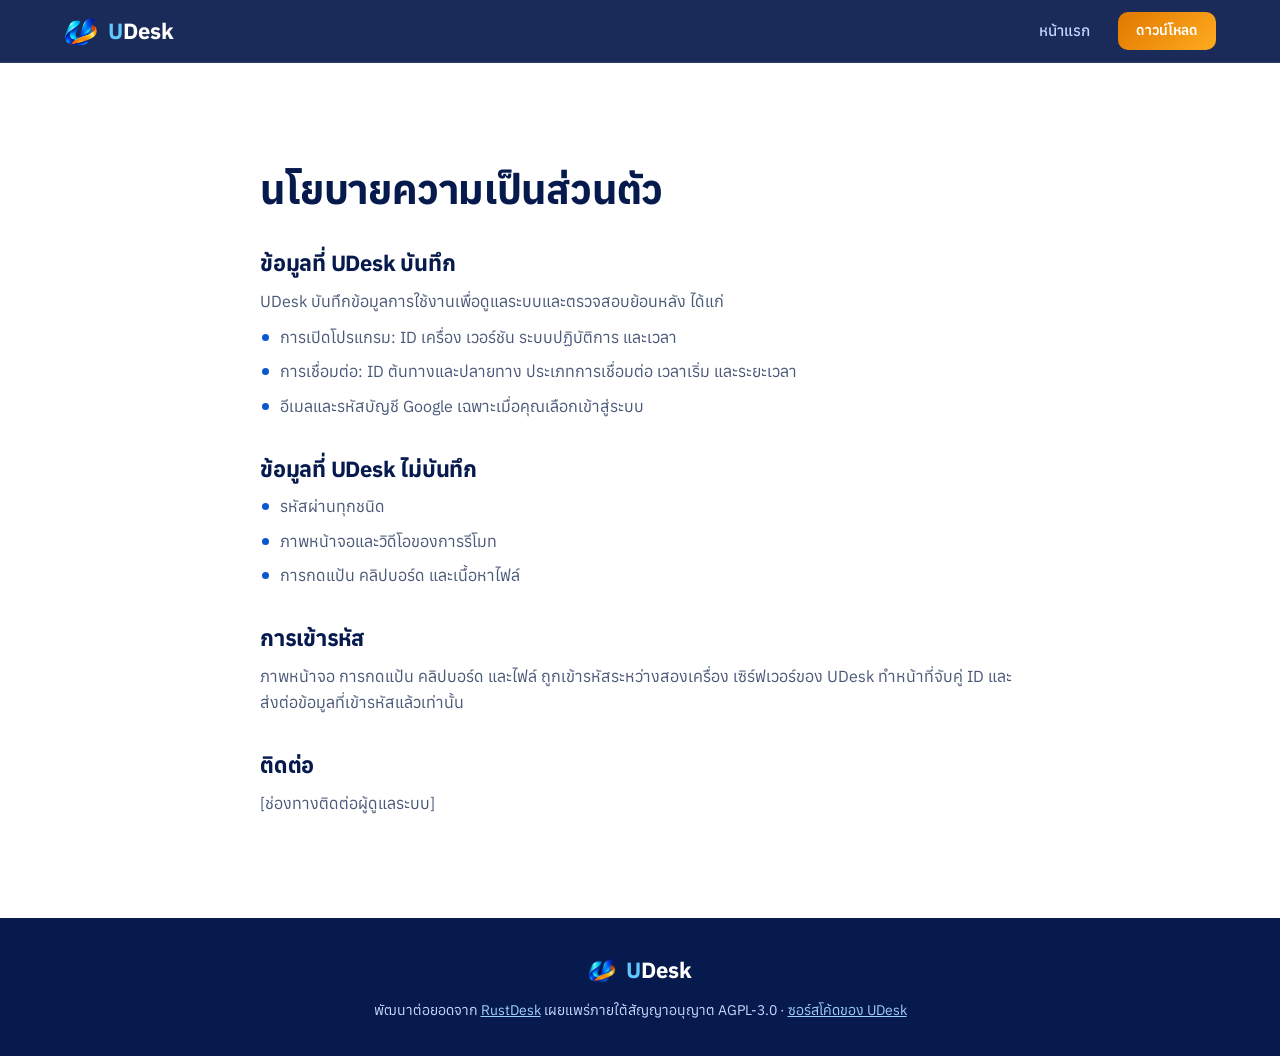
==== udesk-web/privacy.html @ 1d375c85 "UDesk website: redesign to match the app, separate privacy page Co-Authored-By: Claude Fable 5.2 <no" ====
<!doctype html>
<html lang="th">
<head>
<meta charset="utf-8">
<meta name="viewport" content="width=device-width, initial-scale=1">
<title>นโยบายความเป็นส่วนตัว · UDesk</title>
<meta name="theme-color" content="#071a4d">
<link rel="icon" href="assets/favicon.png">
<link rel="preconnect" href="https://fonts.googleapis.com">
<link rel="preconnect" href="https://fonts.gstatic.com" crossorigin>
<link href="https://fonts.googleapis.com/css2?family=Anuphan:wght@400;500;600;700&display=swap" rel="stylesheet">
<link rel="stylesheet" href="style.css">
</head>
<body>

<header class="nav">
  <a class="brand" href="index.html"><img src="assets/logo.png" alt="" width="34" height="34"><span><b>U</b>Desk</span></a>
  <nav aria-label="เมนูหลัก">
    <a href="index.html">หน้าแรก</a>
    <a class="btn btn-sm" href="index.html#download">ดาวน์โหลด</a>
  </nav>
</header>

<main class="sec doc">
  <h1>นโยบายความเป็นส่วนตัว</h1>

  <h2>ข้อมูลที่ UDesk บันทึก</h2>
  <p>UDesk บันทึกข้อมูลการใช้งานเพื่อดูแลระบบและตรวจสอบย้อนหลัง ได้แก่</p>
  <ul>
    <li>การเปิดโปรแกรม: ID เครื่อง เวอร์ชัน ระบบปฏิบัติการ และเวลา</li>
    <li>การเชื่อมต่อ: ID ต้นทางและปลายทาง ประเภทการเชื่อมต่อ เวลาเริ่ม และระยะเวลา</li>
    <li>อีเมลและรหัสบัญชี Google เฉพาะเมื่อคุณเลือกเข้าสู่ระบบ</li>
  </ul>

  <h2>ข้อมูลที่ UDesk ไม่บันทึก</h2>
  <ul>
    <li>รหัสผ่านทุกชนิด</li>
    <li>ภาพหน้าจอและวิดีโอของการรีโมท</li>
    <li>การกดแป้น คลิปบอร์ด และเนื้อหาไฟล์</li>
  </ul>

  <h2>การเข้ารหัส</h2>
  <p>ภาพหน้าจอ การกดแป้น คลิปบอร์ด และไฟล์ ถูกเข้ารหัสระหว่างสองเครื่อง เซิร์ฟเวอร์ของ UDesk ทำหน้าที่จับคู่ ID และส่งต่อข้อมูลที่เข้ารหัสแล้วเท่านั้น</p>

  <h2>ติดต่อ</h2>
  <p>[ช่องทางติดต่อผู้ดูแลระบบ]</p>
</main>

<footer>
  <a class="brand" href="index.html"><img src="assets/logo.png" alt="" width="28" height="28"><span><b>U</b>Desk</span></a>
  <p>พัฒนาต่อยอดจาก <a href="https://github.com/rustdesk/rustdesk" rel="noopener">RustDesk</a> เผยแพร่ภายใต้สัญญาอนุญาต AGPL-3.0 · <a href="https://github.com/gloszilla-ai/rustdesk/tree/udesk" rel="noopener">ซอร์สโค้ดของ UDesk</a></p>
</footer>

</body>
</html>
---- udesk-web/style.css ----
:root {
  --navy: #071a4d;
  --navy-2: #0a2a8c;
  --blue: #0a57d0;
  --blue-2: #0a74e8;
  --sky: #5fc8ff;
  --orange: #f58a00;
  --orange-2: #ffab1f;
  --ink: #0d1b3d;
  --muted: #4a5878;
  --line: #dfe6f3;
  --soft: #f3f6fc;
  --r: 18px;
}

* { box-sizing: border-box; }
html { scroll-behavior: smooth; scroll-padding-top: 76px; }
body {
  margin: 0;
  font-family: "Anuphan", "Leelawadee UI", "Segoe UI", Tahoma, sans-serif;
  font-size: 16px;
  line-height: 1.65;
  color: var(--ink);
  background: #fff;
  -webkit-font-smoothing: antialiased;
}
img, svg { display: block; }
h1, h2, h3, p, ul, ol, figure { margin: 0; }
ul, ol { padding: 0; list-style: none; }
a { color: var(--blue); }
:focus-visible { outline: 3px solid var(--orange-2); outline-offset: 3px; border-radius: 6px; }

/* ---------- nav ---------- */
.nav {
  position: sticky; top: 0; z-index: 20;
  display: flex; align-items: center; justify-content: space-between; gap: 16px;
  padding: 12px clamp(16px, 5vw, 64px);
  background: rgba(7, 26, 77, .92);
  backdrop-filter: blur(14px);
  border-bottom: 1px solid rgba(255, 255, 255, .1);
}
.brand { display: inline-flex; align-items: center; gap: 10px; text-decoration: none; color: #fff; font-size: 22px; font-weight: 700; }
.brand b { color: var(--sky); }
.nav nav { display: flex; align-items: center; gap: clamp(10px, 2.2vw, 28px); }
.nav nav a:not(.btn) { color: #c9d8ff; text-decoration: none; font-size: 15px; font-weight: 500; }
.nav nav a:not(.btn):hover { color: #fff; }

/* ---------- buttons ---------- */
.btn {
  display: inline-flex; align-items: center; justify-content: center;
  min-height: 48px; padding: 0 26px; border-radius: 12px;
  background: linear-gradient(135deg, #e07800, var(--orange-2));
  color: #fff; font-weight: 600; font-size: 16px; text-decoration: none; white-space: nowrap;
  box-shadow: 0 10px 24px rgba(245, 138, 0, .34);
  transition: transform .15s ease, box-shadow .15s ease;
}
.btn:hover { transform: translateY(-2px); box-shadow: 0 14px 30px rgba(245, 138, 0, .42); }
.btn-sm { min-height: 38px; padding: 0 18px; font-size: 14px; border-radius: 10px; box-shadow: none; }
.btn-ghost { background: rgba(255, 255, 255, .08); box-shadow: inset 0 0 0 1.5px rgba(255, 255, 255, .5); }
.btn-ghost:hover { background: rgba(255, 255, 255, .16); box-shadow: inset 0 0 0 1.5px #fff; }
.btn-off { background: #e7ecf6; color: #4a5878; box-shadow: none; cursor: default; }
.btn-off:hover { transform: none; box-shadow: none; }

/* ---------- hero ---------- */
.hero {
  color: #fff;
  background:
    radial-gradient(760px 420px at 86% 12%, rgba(95, 200, 255, .26), transparent 64%),
    radial-gradient(620px 420px at 6% 100%, rgba(245, 138, 0, .2), transparent 62%),
    linear-gradient(160deg, var(--navy) 0%, var(--navy-2) 56%, var(--blue) 100%);
  overflow: hidden;
}
.hero-in {
  max-width: 1280px; margin: 0 auto;
  display: grid; grid-template-columns: minmax(0, 1fr) minmax(0, 1.06fr); gap: clamp(28px, 4.5vw, 64px); align-items: center;
  padding: clamp(44px, 7vw, 96px) clamp(16px, 5vw, 64px) clamp(56px, 8vw, 112px);
}
.tag { display: inline-flex; align-items: center; gap: 9px; padding: 6px 14px; border-radius: 999px; background: rgba(255, 255, 255, .12); font-size: 14px; color: #dbe6ff; }
.dot { width: 8px; height: 8px; border-radius: 50%; background: #35d07f; display: inline-block; flex: none; }
.dot.off { background: #9aa6c0; }
h1 { margin-top: 20px; font-size: clamp(32px, 4.4vw, 56px); line-height: 1.2; font-weight: 700; letter-spacing: -.01em; }
.hl { background: linear-gradient(100deg, var(--sky), #fff 60%, var(--orange-2)); -webkit-background-clip: text; background-clip: text; color: transparent; }
.lead { margin-top: 20px; max-width: 34em; font-size: clamp(16px, 1.45vw, 19px); color: #d3defa; }
.cta { display: flex; flex-wrap: wrap; gap: 14px; margin-top: 30px; }
.facts { display: flex; flex-wrap: wrap; gap: 8px 24px; margin-top: 26px; font-size: 14px; color: #c9d8ff; }
.facts li::before { content: "✓"; margin-right: 7px; color: var(--orange-2); font-weight: 700; }

/* app mock */
.shot { position: relative; }
.shot::before { content: ""; position: absolute; inset: 10% -6% -8% 8%; border-radius: 40px; background: linear-gradient(135deg, rgba(245, 138, 0, .5), rgba(95, 200, 255, .35)); filter: blur(46px); }
.app { position: relative; border-radius: 14px; overflow: hidden; background: #fff; color: var(--ink); font-size: 12px; line-height: 1.4; box-shadow: 0 34px 80px rgba(0, 0, 0, .42); transform: perspective(1500px) rotateY(-6deg) rotateX(2.5deg); }
.app-bar { display: flex; align-items: center; gap: 8px; height: 30px; padding: 0 12px; background: var(--navy); color: #fff; }
.wc { margin-left: auto; display: flex; gap: 12px; }
.wc i { width: 9px; height: 9px; border: 1.5px solid #9db4ff; border-radius: 2px; }
.app-head { display: flex; align-items: center; gap: 18px; padding: 14px 18px; color: #fff; background: linear-gradient(90deg, var(--navy), #0a3fbf 55%, var(--blue-2)); }
.app-head small { display: block; font-size: 10px; color: #c9d8ff; }
.app-head strong { font-size: clamp(17px, 1.9vw, 24px); font-weight: 600; letter-spacing: .04em; white-space: nowrap; }
.app-head .pw { font-size: clamp(13px, 1.3vw, 16px); letter-spacing: .08em; }
.vr { width: 1px; align-self: stretch; background: rgba(255, 255, 255, .22); }
.ver { margin-left: auto; font-size: 10px; color: #c9d8ff; white-space: nowrap; }
.app-body { padding: 14px 16px; display: grid; gap: 12px; }
.connect { display: flex; gap: 8px; padding: 9px; border: 1px solid var(--line); border-radius: 12px; }
.field { flex: 1; min-width: 0; padding: 8px 12px; border: 1.5px solid #c3d0ea; border-radius: 8px; color: #5d6b8a; white-space: nowrap; overflow: hidden; text-overflow: ellipsis; }
.go { padding: 8px 16px; border-radius: 8px; background: #0071ff; color: #fff; font-weight: 600; white-space: nowrap; }
.more { width: 34px; border: 1px solid var(--line); border-radius: 8px; }
.tabs { display: flex; gap: 4px; white-space: nowrap; overflow: hidden; }
.tabs span { padding: 5px 10px; border-radius: 8px; color: #4a5878; }
.tabs .on { background: #e0ecff; color: #0a4fc0; font-weight: 600; }
.peers { display: grid; grid-template-columns: repeat(3, minmax(0, 1fr)); gap: 10px; }
.peers > div { display: grid; gap: 4px; padding: 8px; border: 1px solid var(--line); border-radius: 10px; min-width: 0; }
.peers b { font-weight: 600; white-space: nowrap; overflow: hidden; text-overflow: ellipsis; }
.peers small { display: flex; align-items: center; gap: 5px; font-size: 10px; color: #4a5878; }
.th { height: 46px; border-radius: 7px; }
.th.a { background: linear-gradient(135deg, #1c3a66, #3a6aa6); }
.th.b { background: linear-gradient(135deg, #cfe0ff, #eef4ff); }
.th.c { background: linear-gradient(135deg, #ffe2bd, #fff4e2); }
.app-foot { display: flex; align-items: center; gap: 8px; padding: 8px 16px; border-top: 1px solid var(--line); color: #4a5878; }

/* ---------- strip ---------- */
.strip { max-width: 1180px; margin: clamp(-46px, -4vw, -28px) auto 0; position: relative; z-index: 2; display: grid; grid-template-columns: repeat(4, minmax(0, 1fr)); gap: 1px; background: var(--line); border: 1px solid var(--line); border-radius: var(--r); overflow: hidden; box-shadow: 0 18px 44px rgba(7, 26, 77, .12); width: calc(100% - clamp(32px, 10vw, 128px)); }
.strip div { padding: 20px 22px; background: #fff; }
.strip b { display: block; font-weight: 600; color: var(--navy); }
.strip span { font-size: 14px; color: var(--muted); }

/* ---------- sections ---------- */
.sec { padding: clamp(60px, 8vw, 108px) clamp(16px, 5vw, 64px); }
.sec > * { max-width: 1180px; margin-left: auto; margin-right: auto; }
.sec.soft { background: var(--soft); }
.sec.dark { color: #fff; background: linear-gradient(160deg, var(--navy), var(--navy-2) 70%, #0a3fbf); }
.eyebrow { text-align: center; color: var(--orange); font-weight: 600; font-size: 15px; }
.dark .eyebrow { color: var(--orange-2); }
h2 { margin-top: 6px; text-align: center; font-size: clamp(26px, 3.1vw, 40px); line-height: 1.28; font-weight: 700; color: var(--navy); letter-spacing: -.01em; }
.dark h2 { color: #fff; }
.sub { margin-top: 12px; text-align: center; color: var(--muted); font-size: 17px; }
.dark .sub { color: #d3defa; }
.left { text-align: left; }
h3 { font-size: 19px; font-weight: 600; color: var(--navy); }

.grid { margin-top: 44px; display: grid; grid-template-columns: repeat(3, minmax(0, 1fr)); gap: 20px; }
.grid article { padding: 26px; border: 1px solid var(--line); border-radius: var(--r); background: #fff; transition: transform .18s ease, box-shadow .18s ease, border-color .18s ease; }
.grid article:hover { transform: translateY(-4px); border-color: #b7cdf8; box-shadow: 0 18px 40px rgba(10, 87, 208, .13); }
.grid svg { width: 48px; height: 48px; padding: 11px; border-radius: 13px; margin-bottom: 16px; fill: none; stroke: var(--blue); stroke-width: 1.7; stroke-linecap: round; stroke-linejoin: round; background: #e6efff; }
.grid article:nth-child(even) svg { stroke: #b85a00; background: #fff0db; }
.grid p { margin-top: 6px; color: var(--muted); font-size: 15px; }

/* program panels */
.panels { margin-top: 44px; display: grid; grid-template-columns: repeat(3, minmax(0, 1fr)); gap: 22px; }
.panels figure { display: grid; gap: 14px; align-content: start; }
.panels figcaption { text-align: center; font-size: 15px; color: #d3defa; }
.mini { height: 232px; border-radius: 14px; overflow: hidden; background: #fff; color: var(--ink); font-size: 12px; line-height: 1.4; box-shadow: 0 22px 50px rgba(0, 0, 0, .34); display: flex; flex-direction: column; }
.mini-nav, .mini-tool { display: flex; gap: 4px; padding: 8px 10px; white-space: nowrap; overflow: hidden; }
.mini-nav { border-bottom: 1px solid var(--line); }
.mini-nav span, .mini-tool span { padding: 5px 9px; border-radius: 7px; }
.mini-nav span { color: #4a5878; }
.mini-nav .on { background: #e0ecff; color: #0a4fc0; font-weight: 600; }
.mini-tool { color: #fff; background: linear-gradient(90deg, #0a2f9c, var(--blue)); }
.mini-tool .on { background: rgba(255, 255, 255, .2); font-weight: 600; }
.mini-tool .x { margin-left: auto; background: #d92d20; font-weight: 600; }
.mini-cols { flex: 1; display: grid; grid-template-columns: repeat(2, minmax(0, 1fr)); gap: 10px; padding: 12px; background: var(--soft); }
.mini .card { padding: 10px 12px; border: 1px solid var(--line); border-radius: 10px; background: #fff; display: grid; gap: 6px; align-content: start; }
.mini .card p, .consent p { display: flex; align-items: center; gap: 8px; }
.rd { width: 13px; height: 13px; border-radius: 50%; border: 2px solid #9aa6c0; flex: none; }
.rd.on { border: 4px solid #0071ff; }
.sw { width: 28px; height: 15px; border-radius: 8px; background: #b4c1da; position: relative; flex: none; }
.sw::after { content: ""; position: absolute; top: 2px; left: 2px; width: 11px; height: 11px; border-radius: 50%; background: #fff; }
.sw.on { background: #0071ff; }
.sw.on::after { left: 15px; }
.sel { padding: 4px 9px; border: 1.5px solid #c3d0ea; border-radius: 7px; }
.remote { flex: 1; position: relative; background: linear-gradient(135deg, #17335c, #2c5a92); }
.remote i { position: absolute; border-radius: 6px; background: #f4f6fa; border: 1px solid #b9c3d6; }
.remote i:first-child { left: 9%; top: 14%; width: 52%; height: 58%; }
.remote i:last-child { left: 44%; top: 44%; width: 40%; height: 42%; }
.consent { padding: 14px; gap: 9px; }
.who { display: flex; align-items: center; gap: 10px; padding-bottom: 9px; border-bottom: 1px solid var(--line); }
.who small { display: block; color: #4a5878; }
.av { width: 34px; height: 34px; border-radius: 10px; display: grid; place-items: center; color: #fff; font-weight: 600; background: linear-gradient(135deg, var(--blue), #00b4ee); flex: none; }
.acts { margin-top: auto; display: grid; grid-template-columns: 1fr 1fr; gap: 8px; }
.acts span { padding: 8px; border-radius: 8px; text-align: center; font-weight: 600; }
.acts .no { color: #b42318; box-shadow: inset 0 0 0 1.5px #e5a19b; }
.acts .yes { color: #fff; background: #0071ff; }

/* steps */
.steps { margin-top: 44px; display: grid; grid-template-columns: repeat(3, minmax(0, 1fr)); gap: 20px; }
.steps li { padding: 26px; border-radius: var(--r); border: 1px solid var(--line); background: #fff; }
.steps span { display: grid; place-items: center; width: 44px; height: 44px; margin-bottom: 14px; border-radius: 50%; color: #fff; font-weight: 700; font-size: 19px; background: linear-gradient(135deg, var(--navy-2), var(--blue-2)); }
.steps p { margin-top: 6px; color: var(--muted); font-size: 15px; }

/* security */
.split { display: grid; grid-template-columns: minmax(0, 1.2fr) minmax(0, .8fr); gap: clamp(28px, 5vw, 72px); align-items: center; }
.checks { margin-top: 26px; display: grid; gap: 18px; }
.checks li { position: relative; padding-left: 40px; color: var(--muted); }
.checks li b { display: block; color: var(--navy); font-weight: 600; }
.checks li::before { content: "✓"; position: absolute; left: 0; top: 2px; width: 26px; height: 26px; display: grid; place-items: center; border-radius: 50%; background: var(--blue); color: #fff; font-size: 13px; font-weight: 700; }
.flow { display: grid; justify-items: center; padding: 32px 22px; border-radius: 24px; background: #fff; border: 1px solid var(--line); }
.node { width: min(100%, 260px); padding: 15px; text-align: center; border-radius: 14px; border: 1.5px solid #c9dafc; background: #fff; font-weight: 600; color: var(--navy); }
.node.mid { color: #fff; border-color: transparent; background: linear-gradient(135deg, var(--navy), var(--blue)); }
.node small { display: block; font-weight: 400; font-size: 13px; color: #c9d8ff; }
.pipe { position: relative; width: 3px; height: 56px; background: repeating-linear-gradient(180deg, var(--orange) 0 7px, transparent 7px 13px); }
.pipe span { position: absolute; left: 14px; top: 50%; transform: translateY(-50%); font-size: 12px; font-weight: 600; color: #b85a00; white-space: nowrap; }

/* privacy */
.two { margin-top: 40px; display: grid; grid-template-columns: repeat(2, minmax(0, 1fr)); gap: 20px; }
.two .card { padding: 26px; border-radius: var(--r); border: 1px solid var(--line); background: #fff; }
.two .ok { border-top: 4px solid var(--blue); }
.two .no { border-top: 4px solid var(--orange); }
.two ul { margin-top: 12px; display: grid; gap: 10px; color: var(--muted); font-size: 15px; }
.two li { position: relative; padding-left: 20px; }
.two li::before { content: ""; position: absolute; left: 2px; top: .62em; width: 7px; height: 7px; border-radius: 50%; background: var(--blue); }
.two .no li::before { background: var(--orange); }

/* download */
.dl { text-align: center; background: var(--soft); }
.dl > img { margin: 0 auto 16px; filter: drop-shadow(0 14px 24px rgba(10, 87, 208, .3)); }
.dl-row { margin-top: 34px; display: grid; grid-template-columns: repeat(2, minmax(0, 300px)); justify-content: center; gap: 20px; }
.dl-card { padding: 28px 24px; border-radius: var(--r); border: 1px solid var(--line); background: #fff; display: grid; gap: 6px; justify-items: center; }
.dl-card p { color: var(--muted); font-size: 14px; margin-bottom: 12px; }

footer { display: grid; gap: 10px; justify-items: center; padding: 34px clamp(16px, 5vw, 64px); background: var(--navy); color: #c9d8ff; text-align: center; font-size: 14px; }
footer a { color: #9fd0ff; }

/* ---------- responsive ---------- */
@media (max-width: 980px) {
  .hero-in, .split { grid-template-columns: minmax(0, 1fr); }
  .app { transform: none; }
  .strip { grid-template-columns: repeat(2, minmax(0, 1fr)); }
  .grid, .steps, .panels { grid-template-columns: repeat(2, minmax(0, 1fr)); }
}
@media (max-width: 640px) {
  .nav nav a:not(.btn) { display: none; }
  .grid, .steps, .panels, .two, .dl-row, .strip { grid-template-columns: minmax(0, 1fr); }
  .app-head { gap: 12px; padding: 12px; }
  .ver { display: none; }
  .tabs span:nth-child(n+3) { display: none; }
  .peers { grid-template-columns: repeat(2, minmax(0, 1fr)); }
  .peers > div:last-child { display: none; }
}
@media (prefers-reduced-motion: reduce) {
  html { scroll-behavior: auto; }
  .btn, .grid article { transition: none; }
}

/* ---------- document page ---------- */
.doc { min-height: 60vh; }
.doc > * { max-width: 760px; }
.doc h1 { margin-top: 0; font-size: clamp(28px, 3.4vw, 40px); color: var(--navy); }
.doc h2 { margin-top: 36px; text-align: left; font-size: 22px; }
.doc p { margin-top: 10px; color: var(--muted); }
.doc ul { margin-top: 10px; display: grid; gap: 8px; color: var(--muted); }
.doc li { position: relative; padding-left: 20px; }
.doc li::before { content: ""; position: absolute; left: 2px; top: .62em; width: 7px; height: 7px; border-radius: 50%; background: var(--blue); }
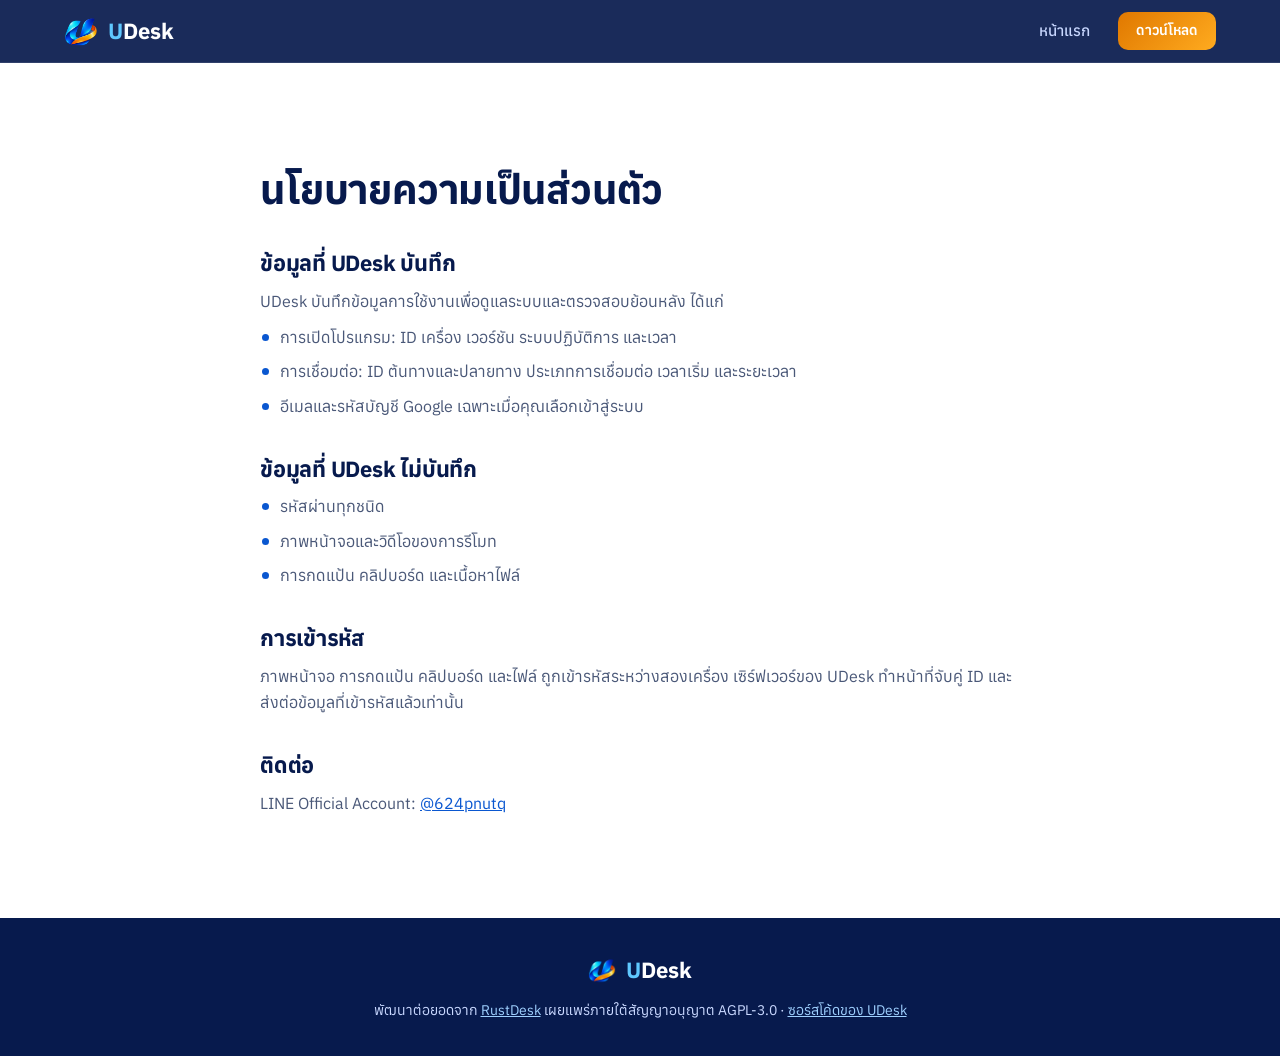
==== commit 54b0466a: "UDesk website: contact via LINE Official Account Co-Authored-By: Claude Fable 5.2 <noreply@anthropic" ====
--- a/udesk-web/privacy.html
+++ b/udesk-web/privacy.html
@@ -43,7 +43,7 @@
   <p>ภาพหน้าจอ การกดแป้น คลิปบอร์ด และไฟล์ ถูกเข้ารหัสระหว่างสองเครื่อง เซิร์ฟเวอร์ของ UDesk ทำหน้าที่จับคู่ ID และส่งต่อข้อมูลที่เข้ารหัสแล้วเท่านั้น</p>
 
   <h2>ติดต่อ</h2>
-  <p>[ช่องทางติดต่อผู้ดูแลระบบ]</p>
+  <p>LINE Official Account: <a href="https://lin.ee/y4e1KqV" rel="noopener">@624pnutq</a></p>
 </main>
 
 <footer>
